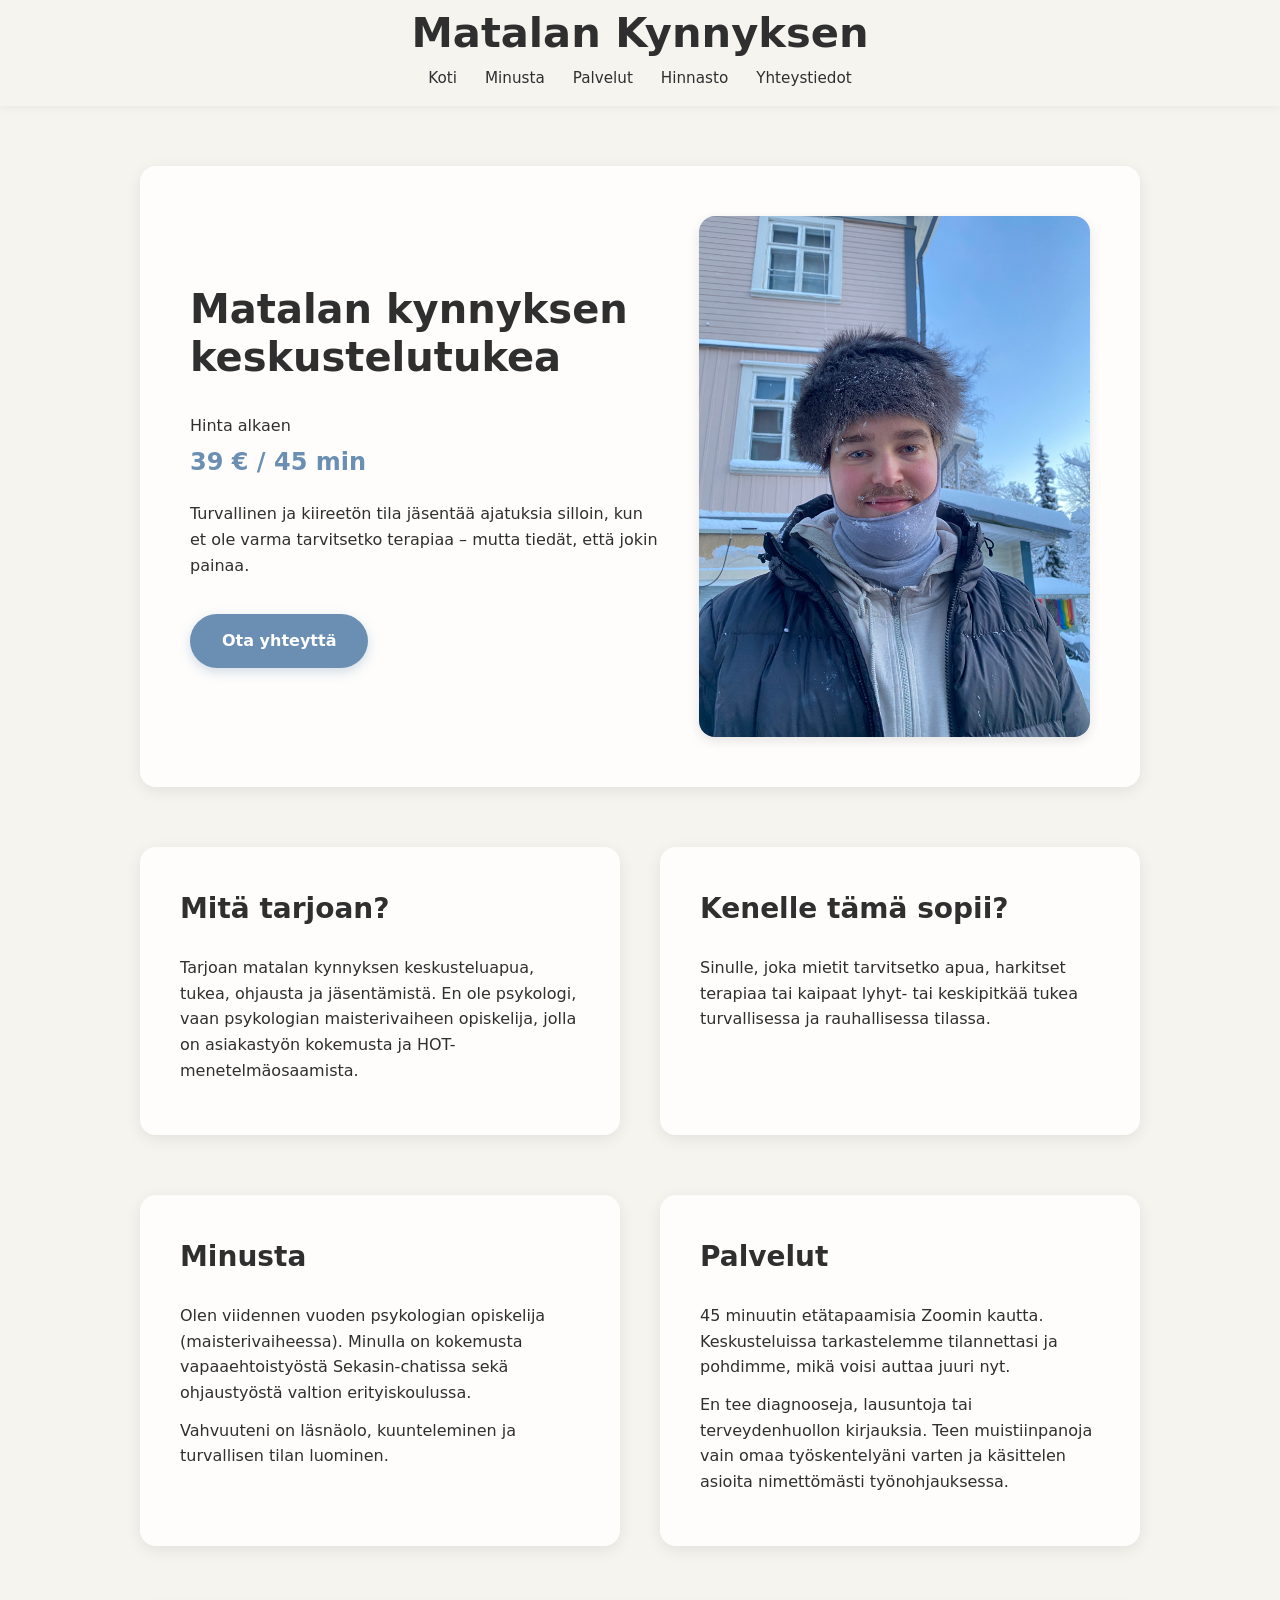
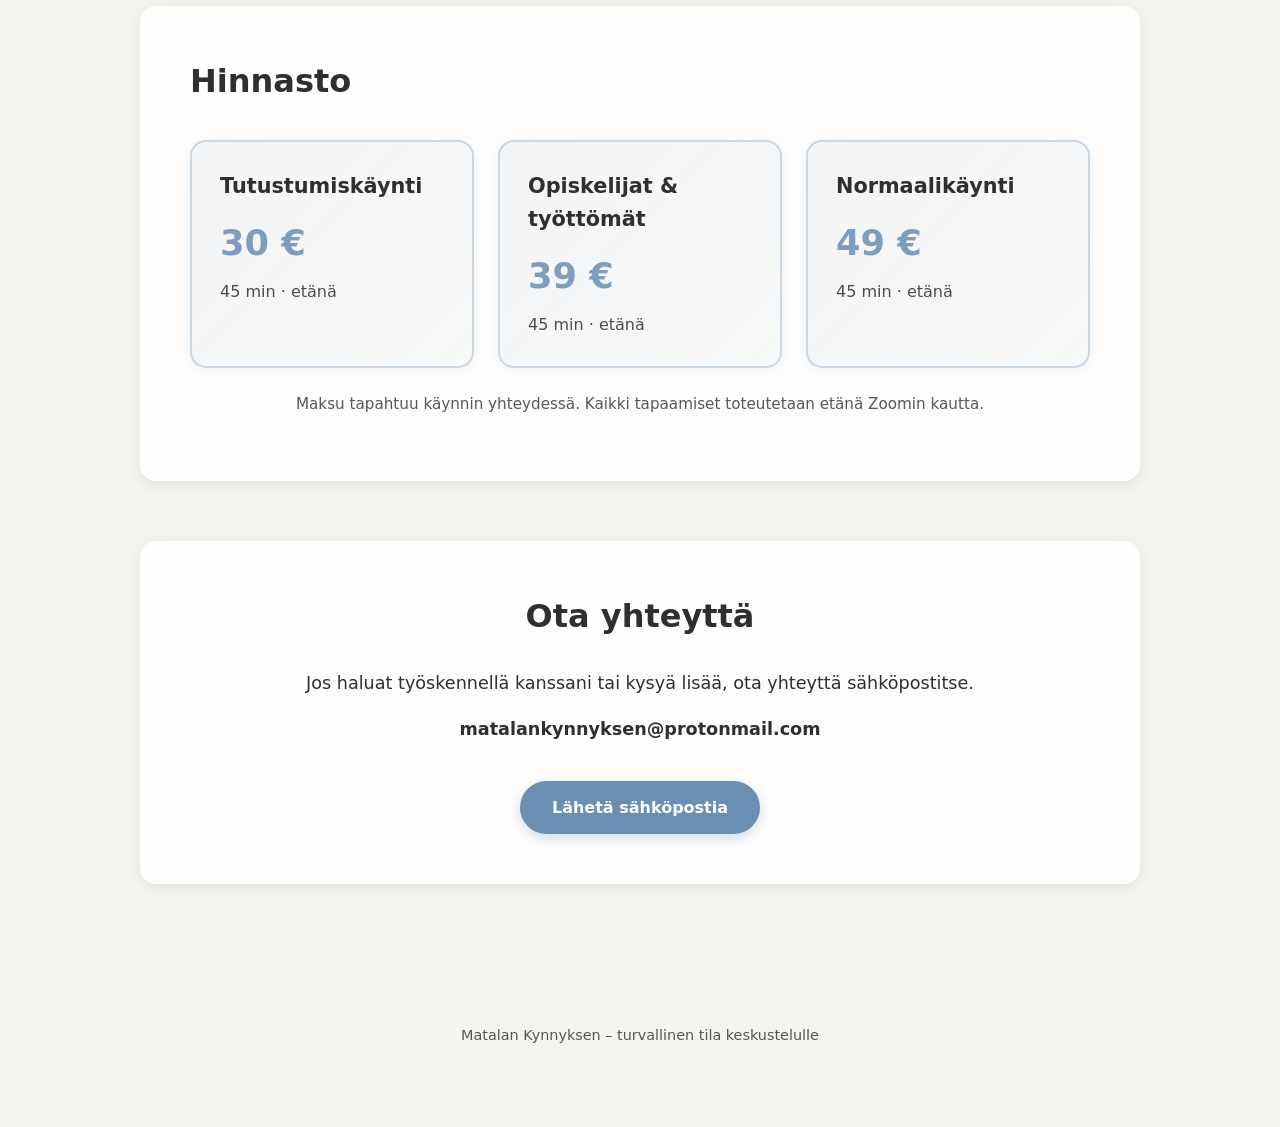
==== index.html @ f8300ec2 "Lisätään tiedostot ja CNAME" ====
<!DOCTYPE html>
<html lang="fi">
<head>
  <meta charset="UTF-8">
  <meta name="viewport" content="width=device-width, initial-scale=1.0">
  <title>Matalan Kynnyksen</title>
  <link rel="stylesheet" href="style.css">
</head>
<body>
<div id="top"></div>
<header>
  <div class="site-title">Matalan Kynnyksen</div>
  <nav>
    <a href="#top">Koti</a>
    <a href="#minusta">Minusta</a>
    <a href="#palvelut">Palvelut</a>
    <a href="#hinnasto">Hinnasto</a>
    <a href="#yhteys">Yhteystiedot</a>
  </nav>
</header>

<section class="hero">
  <div>
    <h1>Matalan kynnyksen<br>keskustelutukea</h1>
    <div class="hero-price">
      <span>Hinta alkaen</span>
      <strong>39 € / 45 min</strong>
    </div>
    <p>
      Turvallinen ja kiireetön tila jäsentää ajatuksia silloin,
      kun et ole varma tarvitsetko terapiaa – mutta tiedät,
      että jokin painaa.
    </p>
    <a class="button" href="#yhteys">Ota yhteyttä</a>
  </div>
  <img src="assets/profile.jpg" alt="Kuva minusta">
</section>



<!-- Mitä tarjoan & Kenelle tämä sopii -->
<div id="palvelut" class="anchor"></div>
<section class="cards-section">
  <div class="cards-grid">
    <div class="card">
      <h2>Mitä tarjoan?</h2>
      <p>
        Tarjoan matalan kynnyksen keskusteluapua, tukea, ohjausta ja
        jäsentämistä. En ole psykologi, vaan psykologian
        maisterivaiheen opiskelija, jolla on asiakastyön kokemusta ja
        HOT-menetelmäosaamista.
      </p>
    </div>
    <div class="card">
      <h2>Kenelle tämä sopii?</h2>
      <p>
        Sinulle, joka mietit tarvitsetko apua, harkitset terapiaa tai
        kaipaat lyhyt- tai keskipitkää tukea turvallisessa ja
        rauhallisessa tilassa.
      </p>
    </div>
  </div>
</section>

<!-- Minusta & Palvelut -->
<div id="minusta" class="anchor"></div>
<section class="cards-section">
  <div class="cards-grid">
    <div class="card">
      <h2>Minusta</h2>
      <p>
        Olen viidennen vuoden psykologian opiskelija (maisterivaiheessa).
        Minulla on kokemusta vapaaehtoistyöstä Sekasin-chatissa sekä
        ohjaustyöstä valtion erityiskoulussa.
      </p>
      <p>
        Vahvuuteni on läsnäolo, kuunteleminen ja turvallisen tilan luominen.
      </p>
    </div>
    <div class="card">
      <h2>Palvelut</h2>
      <p>
        45 minuutin etätapaamisia Zoomin kautta. Keskusteluissa
        tarkastelemme tilannettasi ja pohdimme, mikä voisi auttaa
        juuri nyt.
      </p>
      <p>
        En tee diagnooseja, lausuntoja tai terveydenhuollon kirjauksia.
        Teen muistiinpanoja vain omaa työskentelyäni varten ja käsittelen
        asioita nimettömästi työnohjauksessa.
      </p>
    </div>
  </div>
</section>

<!-- Hinnasto -->
<section id="hinnasto">
  <h2 class="section-title">Hinnasto</h2>
  <div class="pricing">
    <div class="price-card">
      <h3>Tutustumiskäynti</h3>
      <p class="price">30 €</p>
      <p>45 min · etänä</p>
    </div>
    <div class="price-card">
      <h3>Opiskelijat & työttömät</h3>
      <p class="price">39 €</p>
      <p>45 min · etänä</p>
    </div>
    <div class="price-card">
      <h3>Normaalikäynti</h3>
      <p class="price">49 €</p>
      <p>45 min · etänä</p>
    </div>
  </div>
  <p class="pricing-note">
    Maksu tapahtuu käynnin yhteydessä. Kaikki tapaamiset toteutetaan
    etänä Zoomin kautta.
  </p>
</section>

<!-- CTA -->
<section id="yhteys" class="cta-section">
  <h2>Ota yhteyttä</h2>
  <p>
    Jos haluat työskennellä kanssani tai kysyä lisää,
    ota yhteyttä sähköpostitse.
  </p>
  <p><strong>matalankynnyksen@protonmail.com</strong></p>
  <a class="button" href="mailto:matalankynnyksen@protonmail.com">
    Lähetä sähköpostia
  </a>
</section>

<footer>
  Matalan Kynnyksen – turvallinen tila keskustelulle
</footer>
</body>
</html>
---- style.css ----
:root {
  --bg-main: #f6f4ef url('assets/paper-texture.png');
  --bg-section: rgba(255,255,255,0.85);
  --text-main: #2f2f2f;
  --accent: #6b8fb3;
  --border-soft: #ddd;
  --radius: 16px;
  --max-width: 1000px;
  --section-padding: 50px;
  --header-height: 70px;
}

html {
  scroll-behavior: smooth;
}

body {
  margin: 0;
  font-family: system-ui, -apple-system, BlinkMacSystemFont, sans-serif;
  color: var(--text-main);
  background: var(--bg-main) repeat;
  line-height: 1.6;
}

/* HEADER - COMPACT */
header {
  position: sticky;
  top: 0;
  background: var(--bg-main);
  padding: 12px 40px 10px;
  z-index: 100;
  text-align: center;
  box-shadow: 0 2px 8px rgba(0,0,0,0.05);
}

.site-title {
  font-size: 2.6rem;
  font-weight: 700;
  margin: 0 0 8px 0;
  color: var(--text-main);
  line-height: 1;
}

nav {
  display: flex;
  justify-content: center;
  gap: 24px;
  flex-wrap: wrap;
  margin: 0;
}

nav a {
  text-decoration: none;
  color: var(--text-main);
  font-weight: 500;
  padding: 4px 2px;
  border-bottom: 2px solid transparent;
  transition: border-color 0.3s ease;
  font-size: 0.95rem;
}

nav a:hover {
  border-bottom-color: var(--accent);
}

/* Anchor points for smooth scrolling */
.anchor {
  display: block;
  position: relative;
  top: calc(-1 * var(--header-height) - 50px);
  visibility: hidden;
}

/* BASE SECTION - CONSISTENT WIDTH WITH SCROLL OFFSET */
section {
  max-width: var(--max-width);
  margin: 60px auto;
  padding: var(--section-padding);
  background: var(--bg-section);
  border-radius: var(--radius);
  box-shadow: 0 4px 16px rgba(0,0,0,0.08);
  box-sizing: border-box;
  width: calc(100% - 80px);
  scroll-margin-top: calc(var(--header-height) + 20px);
}

section h2 {
  margin-top: 0;
  font-size: 2rem;
  color: var(--text-main);
}

/* HERO */
.hero {
  display: grid;
  grid-template-columns: 1.2fr 1fr;
  gap: 40px;
  align-items: center;
  scroll-margin-top: calc(var(--header-height) + 20px);
}

.hero h1 {
  font-size: 2.5rem;
  margin: 0 0 32px 0;
  line-height: 1.2;
}

.hero img {
  width: 100%;
  height: auto;
  min-height: 300px;
  border-radius: var(--radius);
  object-fit: cover;
  box-shadow: 0 4px 12px rgba(0,0,0,0.1);
  display: block;
  background: #ddd;
}

.hero-price {
  font-size: 1.5rem;
  font-weight: 700;
  margin: 16px 0 20px 0;
  color: var(--accent);
}

.hero-price span {
  font-size: 1rem;
  font-weight: 500;
  display: block;
  margin-bottom: 4px;
  color: var(--text-main);
}

/* Cards Sections - NO background box */
.cards-section {
  max-width: var(--max-width);
  margin: 60px auto;
  padding: 0;
  background: none;
  box-shadow: none;
  border-radius: 0;
  box-sizing: border-box;
  width: calc(100% - 80px);
  scroll-margin-top: calc(var(--header-height) + 20px);
}

.cards-grid {
  display: grid;
  grid-template-columns: 1fr 1fr;
  gap: 40px;
}

.card {
  background: var(--bg-section);
  border-radius: var(--radius);
  padding: 40px;
  box-shadow: 0 4px 16px rgba(0,0,0,0.08);
  transition: transform 0.3s ease, box-shadow 0.3s ease;
}

.card:hover {
  transform: translateY(-4px);
  box-shadow: 0 8px 24px rgba(0,0,0,0.12);
}

.card h2 {
  margin-top: 0;
  font-size: 1.75rem;
}

.card p {
  margin: 12px 0;
}

/* Pricing */
.pricing {
  display: grid;
  grid-template-columns: repeat(3, 1fr);
  gap: 24px;
  margin-top: 40px;
}

.price-card {
  background: white;
  padding: 24px;
  border-radius: 12px;
  border: 2px solid var(--border-soft);
  transition: border-color 0.3s ease, transform 0.3s ease;
}

.price-card:hover {
  border-color: var(--accent);
  transform: translateY(-2px);
}

.price-card h3 {
  margin-top: 0;
  font-size: 1.25rem;
  color: var(--text-main);
}

.price-card .price {
  font-size: 2rem;
  font-weight: 700;
  margin: 8px 0;
  color: var(--accent);
  display: block;
}

/* Hinnasto Section - Bubbly rectangles */
#hinnasto {
  scroll-margin-top: calc(var(--header-height) + 50px);
}

#hinnasto .pricing {
  background: transparent;
  padding: 0;
  margin-top: 32px;
}

#hinnasto .price-card {
  background: linear-gradient(135deg, rgba(107,143,179,0.08) 0%, rgba(107,143,179,0.04) 100%);
  border: 2px solid rgba(107,143,179,0.3);
  border-radius: 16px;
  padding: 28px;
  box-shadow: 0 2px 8px rgba(107,143,179,0.1);
}

#hinnasto .price-card:hover {
  background: linear-gradient(135deg, rgba(107,143,179,0.12) 0%, rgba(107,143,179,0.06) 100%);
  border-color: var(--accent);
  box-shadow: 0 4px 16px rgba(107,143,179,0.15);
}

#hinnasto .price-card h3 {
  font-size: 1.3rem;
  margin-bottom: 12px;
}

#hinnasto .price-card .price {
  color: var(--accent);
  font-size: 2.2rem;
}

#hinnasto .price-card p {
  margin: 8px 0 0 0;
  opacity: 0.85;
}

.pricing-note {
  margin-top: 24px;
  font-size: 0.95rem;
  opacity: 0.8;
  text-align: center;
}

/* CTA */
.cta-section {
  text-align: center;
  scroll-margin-top: calc(var(--header-height) + 20px);
}

.cta-section p {
  font-size: 1.1rem;
}

.button {
  display: inline-block;
  margin-top: 20px;
  padding: 14px 32px;
  background: var(--accent);
  color: white;
  border-radius: 999px;
  text-decoration: none;
  font-weight: 600;
  transition: background 0.3s ease, transform 0.3s ease;
  box-shadow: 0 4px 12px rgba(107,143,179,0.3);
}

.button:hover {
  background: #5a7a9a;
  transform: translateY(-2px);
  box-shadow: 0 6px 16px rgba(107,143,179,0.4);
}

footer {
  text-align: center;
  padding: 80px 40px;
  font-size: 0.9rem;
  opacity: 0.8;
}

/* RESPONSIVE */
@media (max-width: 768px) {
  header {
    padding: 10px 20px 8px;
  }

  .site-title {
    font-size: 2rem;
    margin-bottom: 6px;
  }

  nav {
    gap: 12px;
  }

  nav a {
    font-size: 0.85rem;
  }

  section {
    margin: 40px 20px;
    padding: 40px 24px;
    width: calc(100% - 40px);
  }

  .cards-section {
    width: calc(100% - 40px);
    margin: 40px 20px;
  }

  .hero {
    grid-template-columns: 1fr;
  }

  .hero h1 {
    font-size: 2rem;
    margin-bottom: 24px;
  }

  .hero-price {
    font-size: 1.25rem;
  }

  .cards-grid {
    grid-template-columns: 1fr;
    gap: 24px;
  }

  .card {
    padding: 28px;
  }

  .pricing {
    grid-template-columns: 1fr;
  }
}
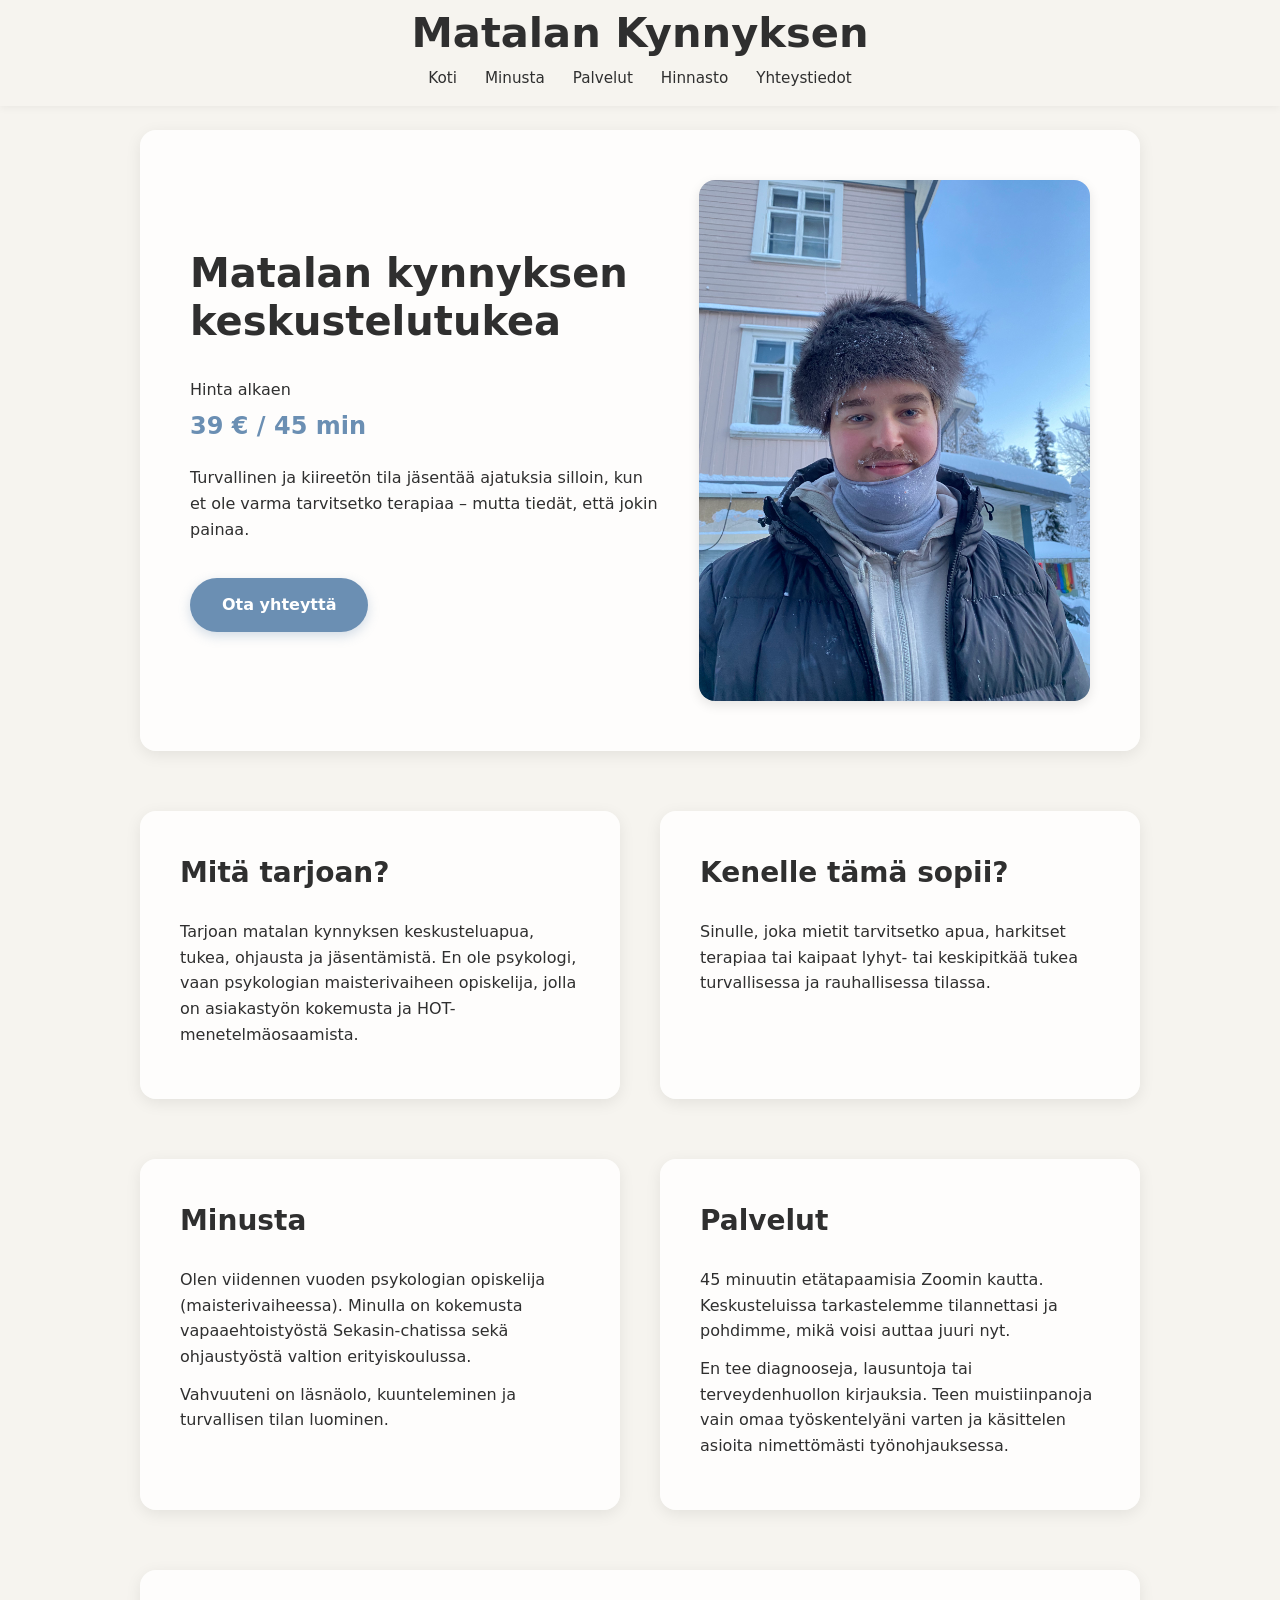
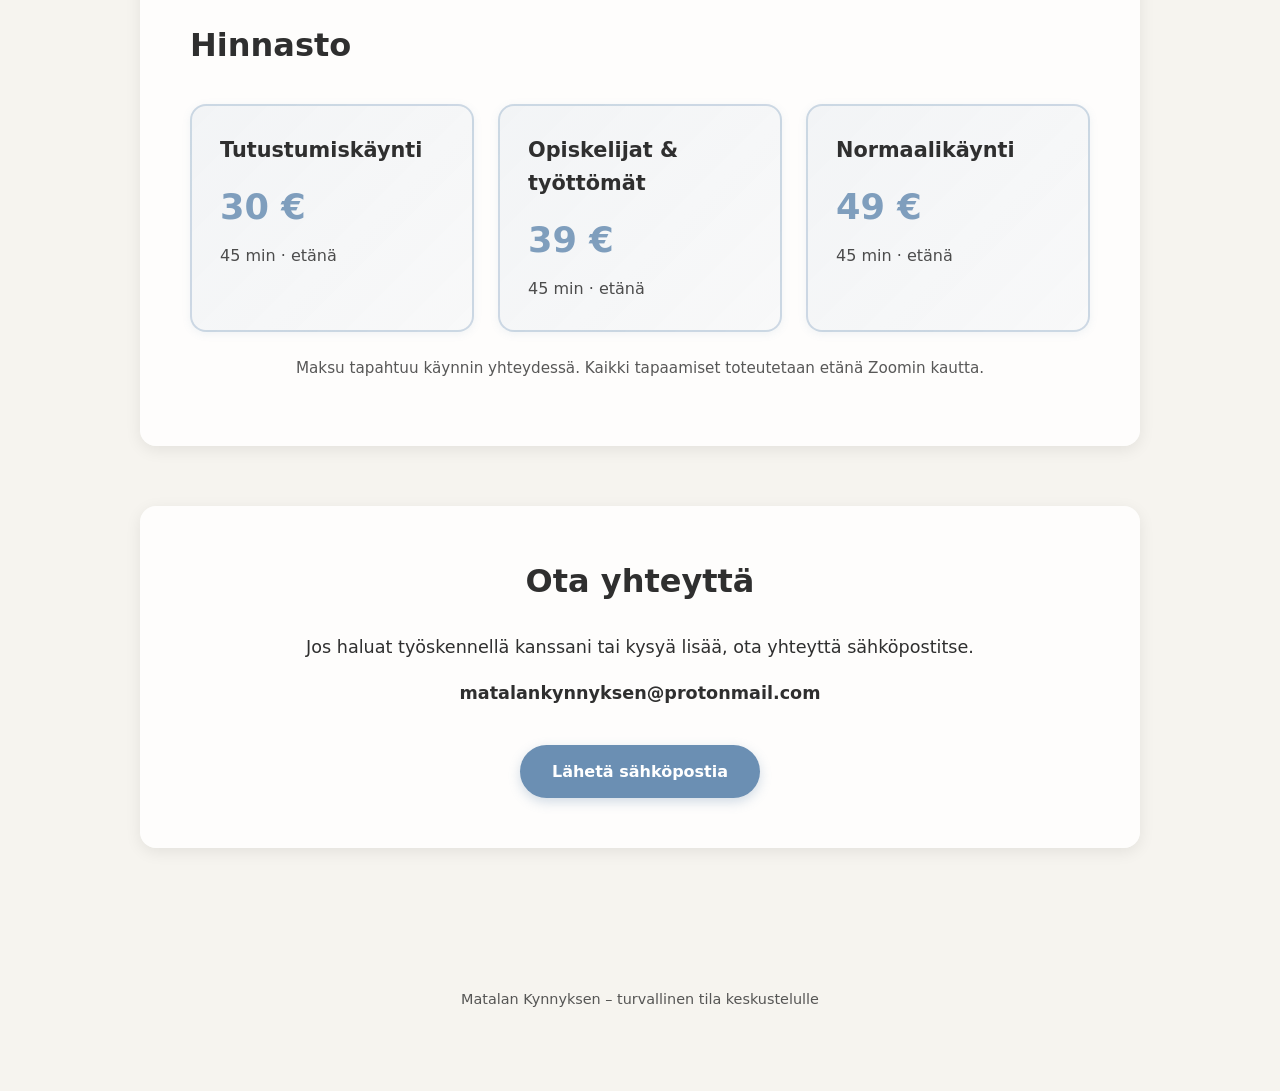
==== commit 9580c8a7: "banner fix" ====
--- a/index.html
+++ b/index.html
@@ -18,7 +18,6 @@
     <a href="#yhteys">Yhteystiedot</a>
   </nav>
 </header>
-
 <section class="hero">
   <div>
     <h1>Matalan kynnyksen<br>keskustelutukea</h1>
@@ -35,11 +34,7 @@
   </div>
   <img src="assets/profile.jpg" alt="Kuva minusta">
 </section>
-
-
-
 <!-- Mitä tarjoan & Kenelle tämä sopii -->
-<div id="palvelut" class="anchor"></div>
 <section class="cards-section">
   <div class="cards-grid">
     <div class="card">
@@ -61,9 +56,9 @@
     </div>
   </div>
 </section>
-
 <!-- Minusta & Palvelut -->
 <div id="minusta" class="anchor"></div>
+<div id="palvelut" class="anchor"></div>
 <section class="cards-section">
   <div class="cards-grid">
     <div class="card">
@@ -92,7 +87,6 @@
     </div>
   </div>
 </section>
-
 <!-- Hinnasto -->
 <section id="hinnasto">
   <h2 class="section-title">Hinnasto</h2>
@@ -118,7 +112,6 @@
     etänä Zoomin kautta.
   </p>
 </section>
-
 <!-- CTA -->
 <section id="yhteys" class="cta-section">
   <h2>Ota yhteyttä</h2>
@@ -131,9 +124,25 @@
     Lähetä sähköpostia
   </a>
 </section>
-
 <footer>
   Matalan Kynnyksen – turvallinen tila keskustelulle
 </footer>
+<script>
+  let lastScroll = 0;
+  const header = document.querySelector('header');
+  
+  window.addEventListener('scroll', () => {
+    const currentScroll = window.pageYOffset;
+    
+    if (currentScroll > lastScroll && currentScroll > 100) {
+      header.classList.add('hidden');
+    } else {
+      header.classList.remove('hidden');
+    }
+    
+    lastScroll = currentScroll;
+  });
+  </script>
+
 </body>
 </html>
--- a/style.css
+++ b/style.css
@@ -1,5 +1,5 @@
 :root {
-  --bg-main: #f6f4ef url('assets/paper-texture.png');
+  --bg-main: #f6f4ef url('assets/paper-texture.jpg');
   --bg-section: rgba(255,255,255,0.85);
   --text-main: #2f2f2f;
   --accent: #6b8fb3;
@@ -24,13 +24,21 @@
 
 /* HEADER - COMPACT */
 header {
-  position: sticky;
+  position: fixed;
   top: 0;
+  left: 0;
+  right: 0;
   background: var(--bg-main);
   padding: 12px 40px 10px;
   z-index: 100;
   text-align: center;
   box-shadow: 0 2px 8px rgba(0,0,0,0.05);
+  transform: translateY(0);
+  transition: transform 0.3s ease;
+}
+
+header.hidden {
+  transform: translateY(-100%);
 }
 
 .site-title {
@@ -84,6 +92,10 @@
   scroll-margin-top: calc(var(--header-height) + 20px);
 }
 
+section:first-of-type {
+  margin-top: calc(var(--header-height) + 60px);
+}
+
 section h2 {
   margin-top: 0;
   font-size: 2rem;
